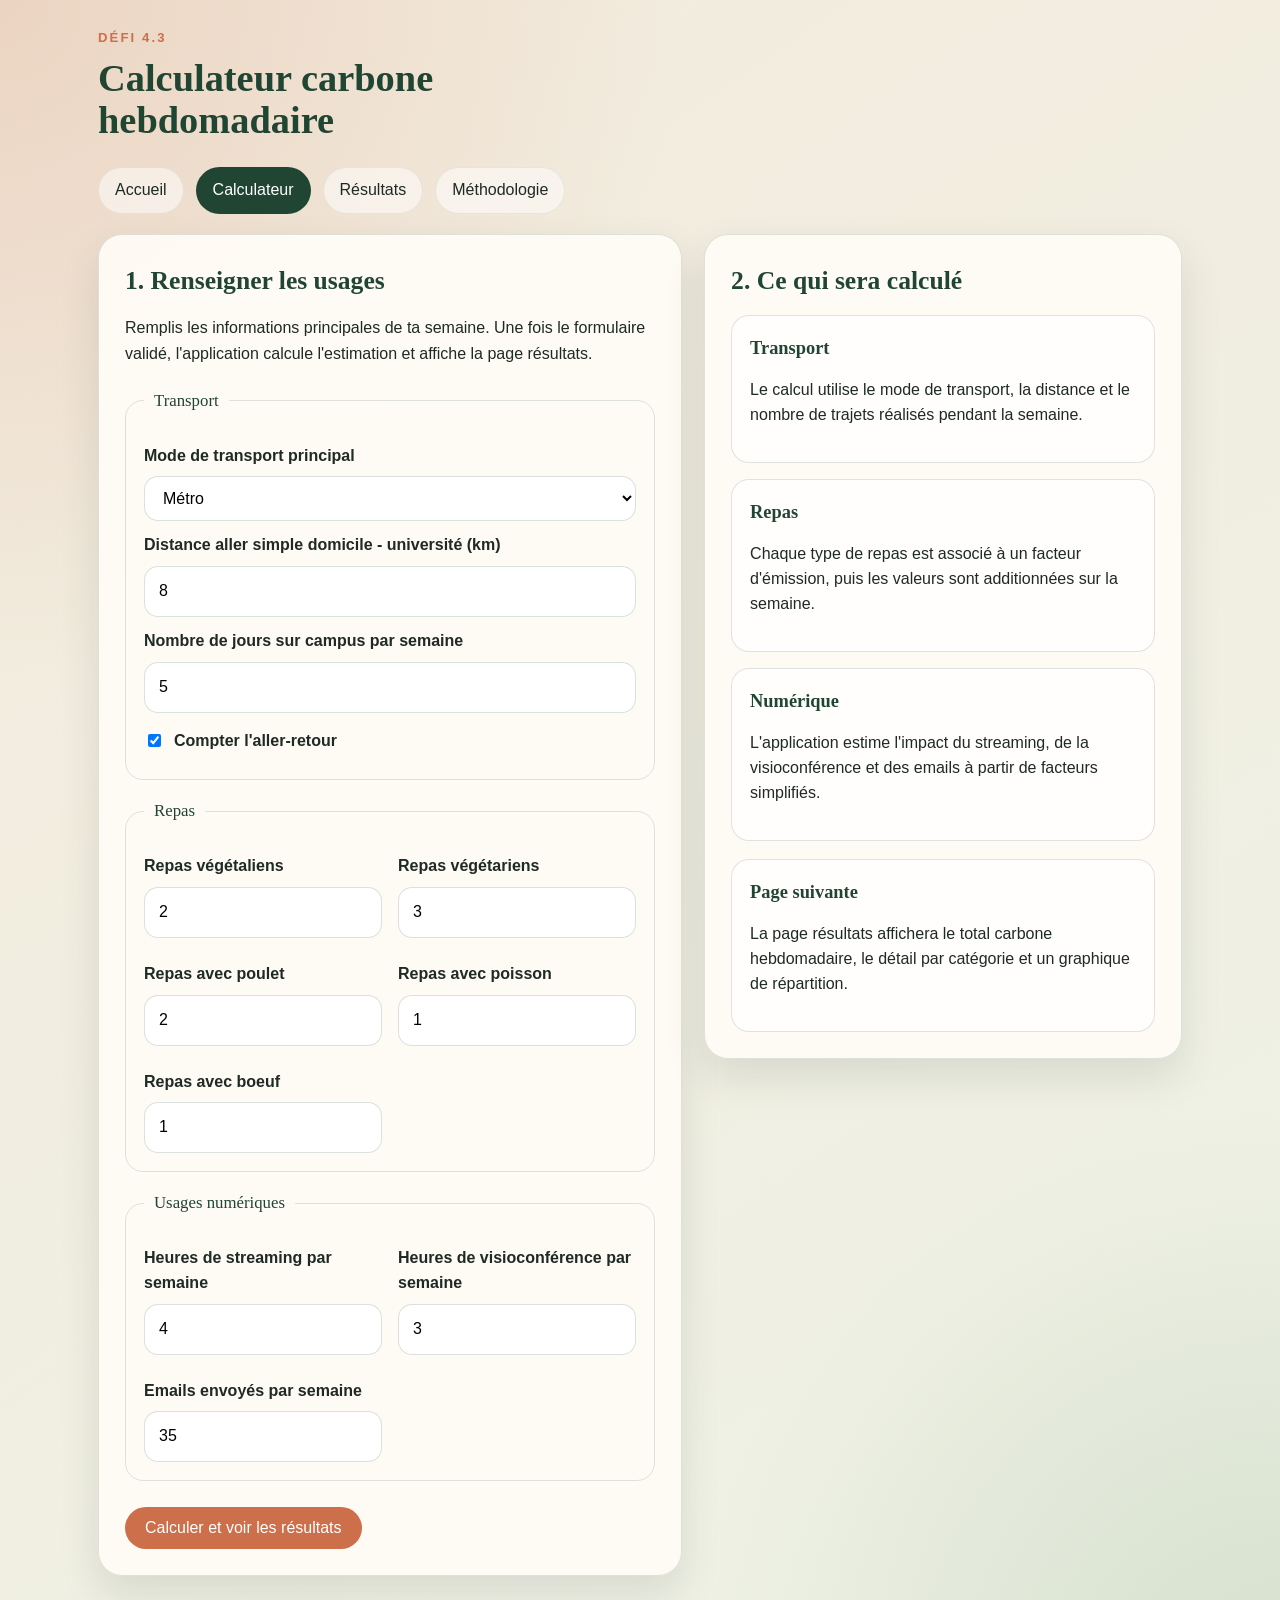
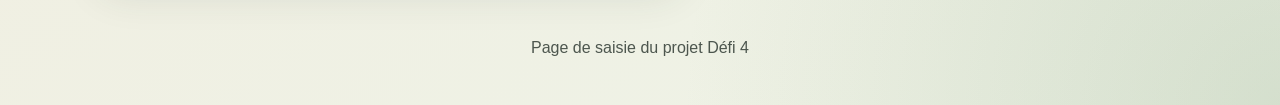
==== pages/calculateur.html @ 48a8530b "Add project files" ====
<!DOCTYPE html>
<html lang="fr">
<head>
    <meta charset="UTF-8">
    <meta name="viewport" content="width=device-width, initial-scale=1.0">
    <title>Calculateur carbone - Défi 4</title>
    <link rel="stylesheet" href="../styles/style.css">
    <script src="../js/script.js" defer></script>
</head>
<body>
    <header class="site-header site-header-compact">
        <div class="logo-block">
            <p class="eyebrow">Défi 4.3</p>
            <h1>Calculateur carbone hebdomadaire</h1>
        </div>
        <nav class="main-nav" aria-label="Navigation principale">
            <a class="nav-link" href="../index.html">Accueil</a>
            <a class="nav-link nav-link-active" href="calculateur.html">Calculateur</a>
            <a class="nav-link" href="resultats.html">Résultats</a>
            <a class="nav-link" href="methodologie.html">Méthodologie</a>
        </nav>
    </header>

    <main class="page-shell">
        <div class="calculator-grid">
            <section class="panel form-panel">
                <h2>1. Renseigner les usages</h2>
                <p class="section-lead">
                    Remplis les informations principales de ta semaine. Une fois le formulaire
                    validé, l'application calcule l'estimation et affiche la page résultats.
                </p>
                <form id="carbon-form">
                    <fieldset class="fieldset-block">
                        <legend>Transport</legend>
                        <label for="transport-mode">Mode de transport principal</label>
                        <select id="transport-mode" name="transport-mode">
                            <option value="walk">À pied</option>
                            <option value="bike">Vélo</option>
                            <option value="metro">Métro</option>
                            <option value="bus">Bus thermique</option>
                            <option value="tgv">TGV / train</option>
                            <option value="electric-car">Voiture électrique</option>
                            <option value="thermal-car">Voiture thermique</option>
                            <option value="carpool">Covoiturage</option>
                        </select>

                        <label for="distance-km">Distance aller simple domicile - université (km)</label>
                        <input id="distance-km" name="distance-km" type="number" min="0" step="0.1" value="8">

                        <label for="days-per-week">Nombre de jours sur campus par semaine</label>
                        <input id="days-per-week" name="days-per-week" type="number" min="0" max="7" step="1" value="5">

                        <label class="checkbox-row" for="round-trip">
                            <input id="round-trip" name="round-trip" type="checkbox" checked>
                            <span>Compter l'aller-retour</span>
                        </label>
                    </fieldset>

                    <fieldset class="fieldset-block">
                        <legend>Repas</legend>
                        <div class="field-grid">
                            <div>
                                <label for="meal-vegan">Repas végétaliens</label>
                                <input id="meal-vegan" type="number" min="0" step="1" value="2">
                            </div>
                            <div>
                                <label for="meal-vegetarian">Repas végétariens</label>
                                <input id="meal-vegetarian" type="number" min="0" step="1" value="3">
                            </div>
                            <div>
                                <label for="meal-chicken">Repas avec poulet</label>
                                <input id="meal-chicken" type="number" min="0" step="1" value="2">
                            </div>
                            <div>
                                <label for="meal-fish">Repas avec poisson</label>
                                <input id="meal-fish" type="number" min="0" step="1" value="1">
                            </div>
                            <div>
                                <label for="meal-beef">Repas avec boeuf</label>
                                <input id="meal-beef" type="number" min="0" step="1" value="1">
                            </div>
                        </div>
                    </fieldset>

                    <fieldset class="fieldset-block">
                        <legend>Usages numériques</legend>
                        <div class="field-grid">
                            <div>
                                <label for="streaming-hours">Heures de streaming par semaine</label>
                                <input id="streaming-hours" type="number" min="0" step="0.5" value="4">
                            </div>
                            <div>
                                <label for="visio-hours">Heures de visioconférence par semaine</label>
                                <input id="visio-hours" type="number" min="0" step="0.5" value="3">
                            </div>
                            <div>
                                <label for="emails-sent">Emails envoyés par semaine</label>
                                <input id="emails-sent" type="number" min="0" step="1" value="35">
                            </div>
                        </div>
                    </fieldset>

                    <div class="form-actions">
                        <button class="button button-primary" type="submit">Calculer et voir les résultats</button>
                    </div>
                </form>
            </section>

            <section class="panel prep-panel">
                <h2>2. Ce qui sera calculé</h2>
                <div class="prep-steps">
                    <article class="prep-card">
                        <h3>Transport</h3>
                        <p>
                            Le calcul utilise le mode de transport, la distance et le nombre de
                            trajets réalisés pendant la semaine.
                        </p>
                    </article>
                    <article class="prep-card">
                        <h3>Repas</h3>
                        <p>
                            Chaque type de repas est associé à un facteur d'émission, puis les valeurs
                            sont additionnées sur la semaine.
                        </p>
                    </article>
                    <article class="prep-card">
                        <h3>Numérique</h3>
                        <p>
                            L'application estime l'impact du streaming, de la visioconférence et des
                            emails à partir de facteurs simplifiés.
                        </p>
                    </article>
                </div>

                <div class="note-box">
                    <h3>Page suivante</h3>
                    <p>
                        La page résultats affichera le total carbone hebdomadaire, le détail par
                        catégorie et un graphique de répartition.
                    </p>
                </div>
            </section>
        </div>
    </main>

    <footer class="site-footer">
        <p>Page de saisie du projet Défi 4</p>
    </footer>
</body>
</html>
---- styles/style.css ----
:root {
    --cream: #f7f1e8;
    --sand: #e7dac5;
    --forest: #214533;
    --sage: #83a07b;
    --clay: #cc6f4a;
    --ink: #1f2a24;
    --card: rgba(255, 252, 247, 0.92);
    --line: rgba(33, 69, 51, 0.14);
    --shadow: 0 18px 40px rgba(42, 54, 46, 0.12);
}

* {
    box-sizing: border-box;
}

body {
    margin: 0;
    min-height: 100vh;
    color: var(--ink);
    background:
        radial-gradient(circle at top left, rgba(204, 111, 74, 0.18), transparent 32%),
        radial-gradient(circle at bottom right, rgba(131, 160, 123, 0.24), transparent 28%),
        linear-gradient(145deg, #f3eadc, #eef3e7);
    font-family: "Trebuchet MS", "Gill Sans", sans-serif;
    line-height: 1.55;
}

a {
    color: inherit;
}

.site-header {
    width: min(1180px, 100%);
    margin: 0 auto;
    padding: 28px clamp(20px, 4vw, 48px) 18px;
}

.site-header-compact {
    padding-bottom: 10px;
}

.logo-block {
    max-width: 760px;
}

.eyebrow {
    margin: 0 0 10px;
    letter-spacing: 0.16em;
    text-transform: uppercase;
    color: var(--clay);
    font-size: 0.82rem;
    font-weight: 700;
}

h1,
h2,
h3,
legend {
    margin: 0;
    font-family: Georgia, "Times New Roman", serif;
    color: var(--forest);
}

h1 {
    font-size: clamp(2rem, 3vw, 3.4rem);
    line-height: 1.08;
    max-width: 18ch;
}

h2 {
    font-size: clamp(1.5rem, 2vw, 2.1rem);
    margin-bottom: 14px;
}

h3 {
    font-size: 1.15rem;
    margin-bottom: 10px;
}

.lead {
    max-width: 60ch;
    font-size: 1.08rem;
    line-height: 1.65;
    margin: 16px 0 0;
}

.section-lead {
    margin: 0 0 20px;
    line-height: 1.65;
}

.main-nav {
    display: flex;
    flex-wrap: wrap;
    gap: 12px;
    margin-top: 26px;
}

.nav-link {
    text-decoration: none;
    padding: 10px 16px;
    border-radius: 999px;
    background: rgba(255, 255, 255, 0.5);
    border: 1px solid rgba(33, 69, 51, 0.08);
    transition: transform 160ms ease, background 160ms ease;
}

.nav-link-active {
    background: var(--forest);
    color: #fff;
}

.nav-link:hover {
    transform: translateY(-1px);
    background: rgba(255, 255, 255, 0.78);
}

.nav-link-active:hover {
    background: var(--forest);
}

.hero-actions,
.form-actions {
    display: flex;
    flex-wrap: wrap;
    gap: 14px;
    margin-top: 26px;
}

.button {
    display: inline-flex;
    align-items: center;
    justify-content: center;
    border-radius: 999px;
    padding: 12px 20px;
    text-decoration: none;
    border: 0;
    cursor: pointer;
    font-size: 1rem;
    transition: transform 160ms ease, box-shadow 160ms ease;
}

.button:hover {
    transform: translateY(-1px);
    box-shadow: 0 10px 22px rgba(42, 54, 46, 0.16);
}

.button-primary {
    background: var(--clay);
    color: #fff;
}

.button-secondary {
    background: rgba(255, 255, 255, 0.65);
    color: var(--forest);
    border: 1px solid rgba(33, 69, 51, 0.1);
}

.page-shell {
    width: min(1180px, 100%);
    margin: 0 auto;
    padding: 10px clamp(20px, 4vw, 48px) 44px;
}

.panel,
.info-card,
.feature-card,
.factor-card,
.member-card,
.callout-panel {
    background: var(--card);
    border: 1px solid var(--line);
    border-radius: 24px;
    box-shadow: var(--shadow);
}

.intro-grid,
.feature-grid,
.factor-grid,
.member-grid {
    display: grid;
    gap: 20px;
}

.intro-grid {
    grid-template-columns: repeat(auto-fit, minmax(240px, 1fr));
    margin-top: 8px;
}

.info-card,
.feature-card,
.factor-card,
.member-card {
    padding: 24px;
}

.topic-section {
    margin-top: 34px;
}

.topic-heading {
    margin-bottom: 18px;
}

.feature-grid,
.factor-grid,
.member-grid {
    grid-template-columns: repeat(auto-fit, minmax(220px, 1fr));
}

.callout-panel {
    display: grid;
    gap: 18px;
    grid-template-columns: 1.4fr 1fr;
    padding: 28px;
    margin-top: 34px;
}

.calculator-grid {
    display: grid;
    gap: 22px;
    grid-template-columns: minmax(320px, 1.1fr) minmax(280px, 0.9fr);
    align-items: start;
}

.results-layout {
    display: grid;
    gap: 22px;
    grid-template-columns: repeat(2, minmax(280px, 1fr));
}

.panel {
    padding: 26px;
    min-width: 0;
}

.fieldset-block {
    border: 1px solid var(--line);
    border-radius: 18px;
    padding: 18px;
    margin: 0 0 18px;
}

legend {
    padding: 0 10px;
    font-size: 1.05rem;
}

label {
    display: block;
    margin: 12px 0 8px;
    font-weight: 700;
}

input,
select {
    width: 100%;
    border-radius: 14px;
    border: 1px solid rgba(33, 69, 51, 0.16);
    padding: 12px 14px;
    font: inherit;
    background: rgba(255, 255, 255, 0.95);
}

.checkbox-row {
    display: flex;
    align-items: center;
    gap: 10px;
    margin-top: 16px;
}

.checkbox-row input {
    width: auto;
}

.field-grid {
    display: grid;
    gap: 12px 16px;
    grid-template-columns: repeat(auto-fit, minmax(180px, 1fr));
}

.prep-steps,
.recap-grid {
    display: grid;
    gap: 16px;
}

.prep-steps {
    grid-template-columns: 1fr;
}

.prep-card,
.recap-card {
    background: rgba(255, 255, 255, 0.72);
    border-radius: 18px;
    padding: 18px;
    border: 1px solid var(--line);
}

.result-highlight {
    border-radius: 20px;
    background: linear-gradient(135deg, rgba(33, 69, 51, 0.95), rgba(52, 108, 81, 0.88));
    color: #fff;
    padding: 22px;
}

.result-highlight p {
    margin: 0 0 8px;
    opacity: 0.88;
}

.result-highlight strong {
    font-family: Georgia, "Times New Roman", serif;
    font-size: clamp(1.8rem, 3vw, 2.8rem);
}

.result-cards {
    display: grid;
    gap: 14px;
    grid-template-columns: repeat(auto-fit, minmax(150px, 1fr));
    margin-top: 18px;
}

.mini-result {
    background: rgba(255, 255, 255, 0.72);
    border-radius: 18px;
    padding: 16px;
    border: 1px solid var(--line);
}

.mini-result p {
    margin: 0;
    font-weight: 700;
    color: var(--clay);
}

.chart-wrap {
    margin-top: 20px;
    background: rgba(255, 255, 255, 0.72);
    border-radius: 18px;
    padding: 16px;
    border: 1px solid var(--line);
    min-height: 260px;
}

.chart-wrap-large {
    min-height: 320px;
}

.bar-chart {
    display: grid;
    gap: 18px;
    height: 100%;
}

.bar-row {
    display: grid;
    grid-template-columns: 100px minmax(120px, 1fr) 110px;
    gap: 14px;
    align-items: center;
}

.bar-label,
.bar-value {
    font-weight: 700;
}

.bar-value {
    color: var(--clay);
    text-align: right;
}

.bar-track {
    overflow: hidden;
    height: 18px;
    border-radius: 999px;
    background: rgba(33, 69, 51, 0.1);
}

.bar-fill {
    height: 100%;
    min-width: 0;
    border-radius: 999px;
}

.bar-transport {
    background: var(--forest);
}

.bar-meals {
    background: var(--clay);
}

.bar-digital {
    background: var(--sage);
}

.advice-box,
.note-box,
.mockup-block {
    margin-top: 18px;
    border-radius: 18px;
    padding: 18px;
    background: rgba(255, 255, 255, 0.72);
    border: 1px solid var(--line);
}

.content-panel + .content-panel {
    margin-top: 22px;
}

.table-wrap {
    overflow-x: auto;
}

table {
    width: 100%;
    border-collapse: collapse;
}

th,
td {
    padding: 12px 14px;
    text-align: left;
    border-bottom: 1px solid var(--line);
}

th {
    color: var(--forest);
}

.plain-list,
.link-list {
    margin: 0;
    padding-left: 20px;
    line-height: 1.7;
}

.muted-note {
    margin-top: 14px;
    opacity: 0.82;
}

.hidden-state {
    display: none;
}

.empty-state {
    text-align: center;
}

.site-footer {
    padding: 0 24px 28px;
    text-align: center;
    color: rgba(31, 42, 36, 0.78);
}

@media (max-width: 980px) {
    .calculator-grid,
    .callout-panel,
    .results-layout {
        grid-template-columns: 1fr;
    }
}

@media (max-width: 720px) {
    .main-nav {
        display: grid;
        grid-template-columns: repeat(2, minmax(0, 1fr));
        gap: 10px;
    }

    .nav-link {
        text-align: center;
        padding: 11px 10px;
    }

    .page-shell,
    .site-header {
        padding-left: 16px;
        padding-right: 16px;
    }

    .hero-actions,
    .form-actions {
        width: 100%;
    }

    .button {
        width: 100%;
    }

    .chart-wrap,
    .chart-wrap-large {
        min-height: 280px;
    }

    .panel,
    .info-card,
    .feature-card,
    .factor-card,
    .member-card,
    .callout-panel {
        border-radius: 20px;
    }
}

@media (max-width: 620px) {
    .bar-row {
        grid-template-columns: 1fr;
        gap: 8px;
    }

    .bar-value {
        text-align: left;
    }
}

@media (max-width: 480px) {
    .main-nav {
        grid-template-columns: 1fr;
    }

    h1 {
        font-size: 2rem;
    }

    .panel,
    .info-card,
    .feature-card,
    .factor-card,
    .member-card,
    .callout-panel {
        padding: 20px;
    }

    .fieldset-block {
        padding: 14px;
    }

    th,
    td {
        padding: 10px;
    }
}
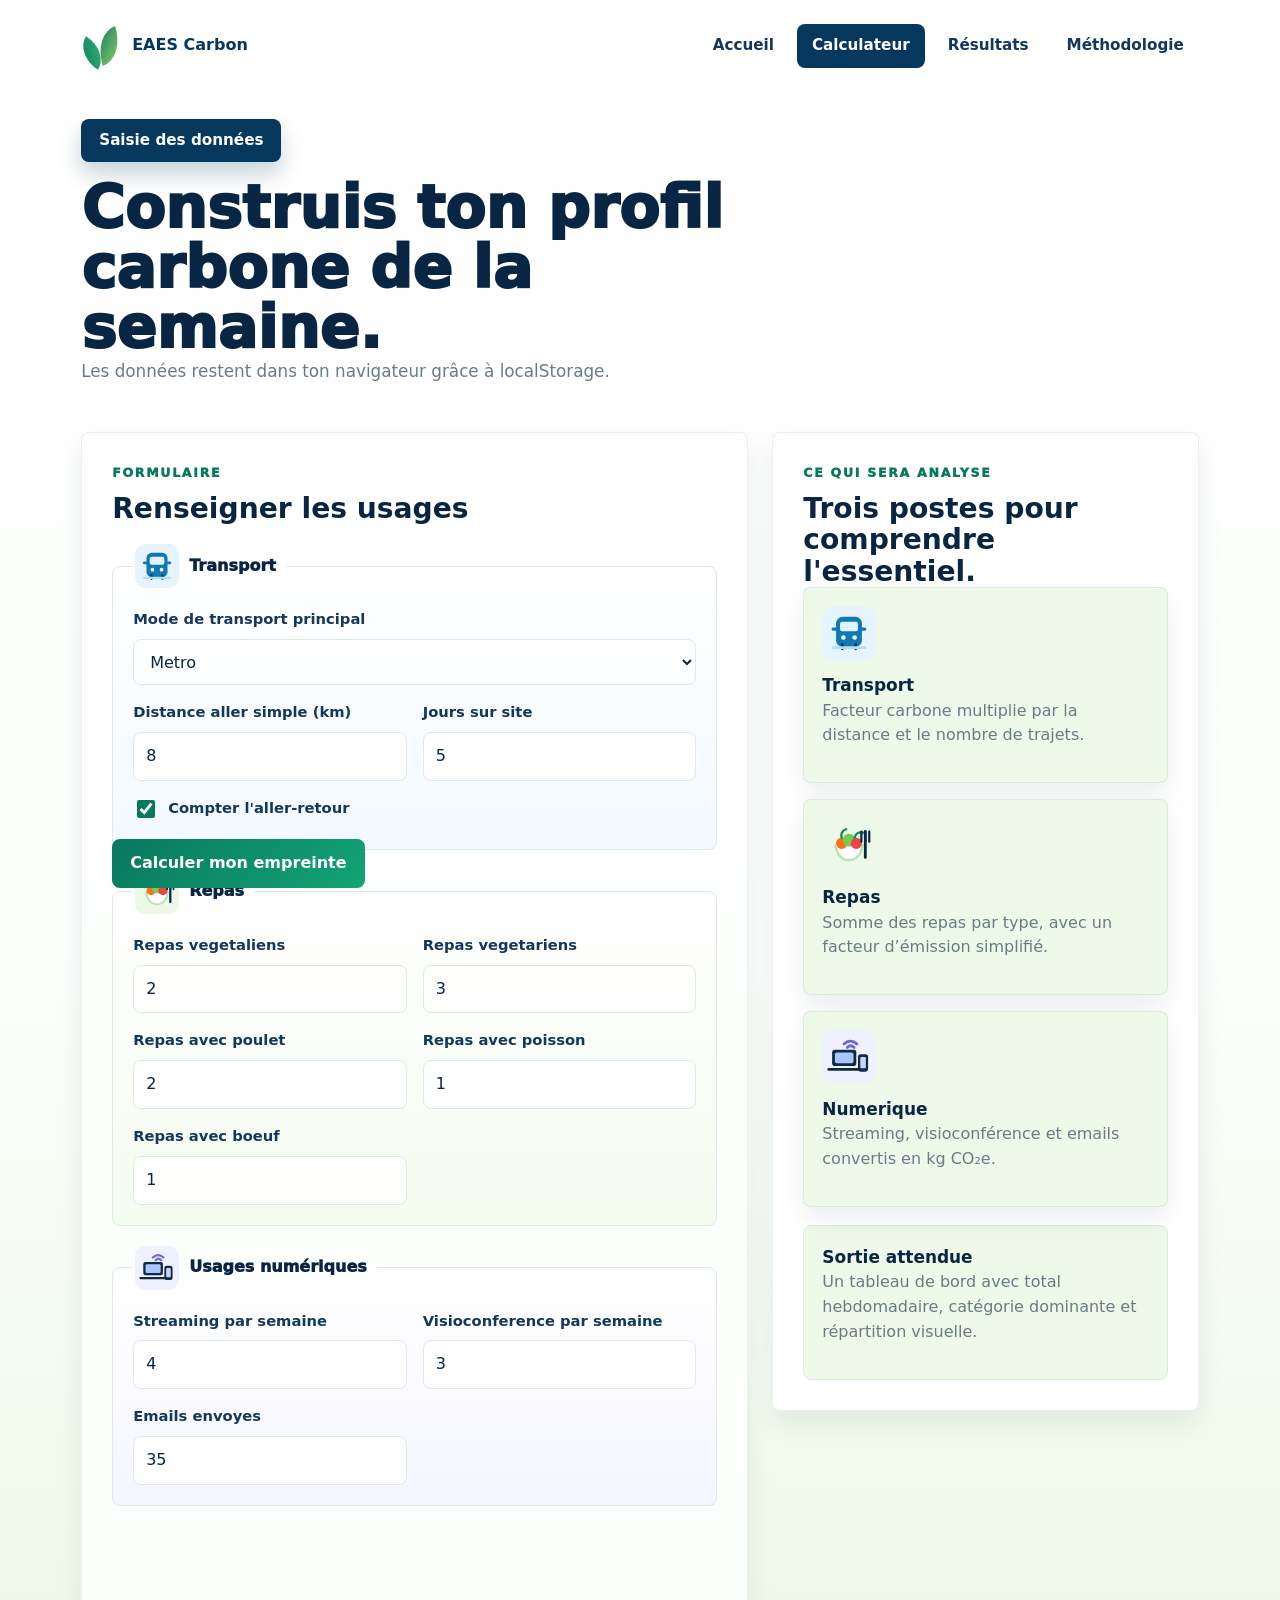
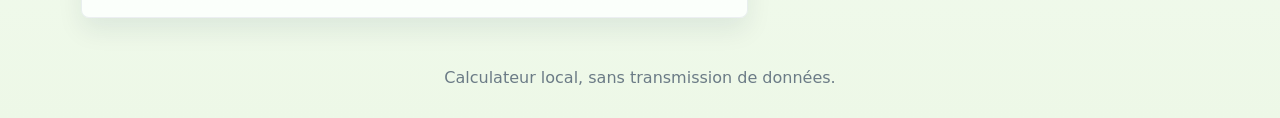
==== commit 05bc8493: "Improve eco dashboard design and dynamic summary" ====
--- a/pages/calculateur.html
+++ b/pages/calculateur.html
@@ -3,52 +3,67 @@
 <head>
     <meta charset="UTF-8">
     <meta name="viewport" content="width=device-width, initial-scale=1.0">
-    <title>Calculateur carbone - Défi 4</title>
+    <title>Calculateur carbone hebdomadaire</title>
     <link rel="stylesheet" href="../styles/style.css">
     <script src="../js/script.js" defer></script>
 </head>
 <body>
     <header class="site-header site-header-compact">
-        <div class="logo-block">
-            <p class="eyebrow">Défi 4.3</p>
-            <h1>Calculateur carbone hebdomadaire</h1>
+        <nav class="top-nav" aria-label="Navigation principale">
+            <a class="brand" href="../index.html" aria-label="Accueil">
+                <span class="brand-leaf" aria-hidden="true"></span>
+                <span>EAES Carbon</span>
+            </a>
+            <div class="main-nav">
+                <a class="nav-link" href="../index.html">Accueil</a>
+                <a class="nav-link nav-link-active" href="calculateur.html">Calculateur</a>
+                <a class="nav-link" href="resultats.html">Résultats</a>
+                <a class="nav-link" href="methodologie.html">Méthodologie</a>
+            </div>
+        </nav>
+        <div class="page-title">
+            <p class="project-badge small-badge">Saisie des données</p>
+            <h1>Construis ton profil carbone de la semaine.</h1>
+            <p class="lead">Les données restent dans ton navigateur grâce à localStorage.</p>
         </div>
-        <nav class="main-nav" aria-label="Navigation principale">
-            <a class="nav-link" href="../index.html">Accueil</a>
-            <a class="nav-link nav-link-active" href="calculateur.html">Calculateur</a>
-            <a class="nav-link" href="resultats.html">Résultats</a>
-            <a class="nav-link" href="methodologie.html">Méthodologie</a>
-        </nav>
     </header>
 
     <main class="page-shell">
         <div class="calculator-grid">
             <section class="panel form-panel">
-                <h2>1. Renseigner les usages</h2>
-                <p class="section-lead">
-                    Remplis les informations principales de ta semaine. Une fois le formulaire
-                    validé, l'application calcule l'estimation et affiche la page résultats.
-                </p>
+                <div class="section-heading compact-heading">
+                    <p class="eyebrow">Formulaire</p>
+                    <h2>Renseigner les usages</h2>
+                </div>
+
                 <form id="carbon-form">
-                    <fieldset class="fieldset-block">
-                        <legend>Transport</legend>
-                        <label for="transport-mode">Mode de transport principal</label>
-                        <select id="transport-mode" name="transport-mode">
-                            <option value="walk">À pied</option>
-                            <option value="bike">Vélo</option>
-                            <option value="metro">Métro</option>
-                            <option value="bus">Bus thermique</option>
-                            <option value="tgv">TGV / train</option>
-                            <option value="electric-car">Voiture électrique</option>
-                            <option value="thermal-car">Voiture thermique</option>
-                            <option value="carpool">Covoiturage</option>
-                        </select>
+                    <fieldset class="fieldset-block category-transport">
+                        <legend><img class="legend-img" src="../assets/icon-transport.svg" alt="" aria-hidden="true">Transport</legend>
+                        <div class="field-grid">
+                            <div class="field-control field-control-wide">
+                                <label for="transport-mode">Mode de transport principal</label>
+                                <select id="transport-mode" name="transport-mode">
+                                    <option value="walk">A pied</option>
+                                    <option value="bike">Velo</option>
+                                    <option value="metro">Metro</option>
+                                    <option value="bus">Bus thermique</option>
+                                    <option value="tgv">TGV / train</option>
+                                    <option value="electric-car">Voiture electrique</option>
+                                    <option value="thermal-car">Voiture thermique</option>
+                                    <option value="carpool">Covoiturage</option>
+                                </select>
+                            </div>
 
-                        <label for="distance-km">Distance aller simple domicile - université (km)</label>
-                        <input id="distance-km" name="distance-km" type="number" min="0" step="0.1" value="8">
+                            <div class="field-control">
+                                <label for="distance-km">Distance aller simple (km)</label>
+                                <input id="distance-km" name="distance-km" type="number" min="0" step="0.1" value="8">
+                            </div>
 
-                        <label for="days-per-week">Nombre de jours sur campus par semaine</label>
-                        <input id="days-per-week" name="days-per-week" type="number" min="0" max="7" step="1" value="5">
+                            <div class="field-control">
+                                <label for="days-per-week">Jours sur site</label>
+                                <input id="days-per-week" name="days-per-week" type="number" min="0" max="7" step="1" value="5">
+                            </div>
+                        </div>
 
                         <label class="checkbox-row" for="round-trip">
                             <input id="round-trip" name="round-trip" type="checkbox" checked>
@@ -56,95 +71,86 @@
                         </label>
                     </fieldset>
 
-                    <fieldset class="fieldset-block">
-                        <legend>Repas</legend>
+                    <fieldset class="fieldset-block category-meals">
+                        <legend><img class="legend-img" src="../assets/icon-meal.svg" alt="" aria-hidden="true">Repas</legend>
                         <div class="field-grid">
-                            <div>
-                                <label for="meal-vegan">Repas végétaliens</label>
+                            <div class="field-control">
+                                <label for="meal-vegan">Repas vegetaliens</label>
                                 <input id="meal-vegan" type="number" min="0" step="1" value="2">
                             </div>
-                            <div>
-                                <label for="meal-vegetarian">Repas végétariens</label>
+                            <div class="field-control">
+                                <label for="meal-vegetarian">Repas vegetariens</label>
                                 <input id="meal-vegetarian" type="number" min="0" step="1" value="3">
                             </div>
-                            <div>
+                            <div class="field-control">
                                 <label for="meal-chicken">Repas avec poulet</label>
                                 <input id="meal-chicken" type="number" min="0" step="1" value="2">
                             </div>
-                            <div>
+                            <div class="field-control">
                                 <label for="meal-fish">Repas avec poisson</label>
                                 <input id="meal-fish" type="number" min="0" step="1" value="1">
                             </div>
-                            <div>
+                            <div class="field-control">
                                 <label for="meal-beef">Repas avec boeuf</label>
                                 <input id="meal-beef" type="number" min="0" step="1" value="1">
                             </div>
                         </div>
                     </fieldset>
 
-                    <fieldset class="fieldset-block">
-                        <legend>Usages numériques</legend>
+                    <fieldset class="fieldset-block category-digital">
+                        <legend><img class="legend-img" src="../assets/icon-digital.svg" alt="" aria-hidden="true">Usages numériques</legend>
                         <div class="field-grid">
-                            <div>
-                                <label for="streaming-hours">Heures de streaming par semaine</label>
+                            <div class="field-control">
+                                <label for="streaming-hours">Streaming par semaine</label>
                                 <input id="streaming-hours" type="number" min="0" step="0.5" value="4">
                             </div>
-                            <div>
-                                <label for="visio-hours">Heures de visioconférence par semaine</label>
+                            <div class="field-control">
+                                <label for="visio-hours">Visioconference par semaine</label>
                                 <input id="visio-hours" type="number" min="0" step="0.5" value="3">
                             </div>
-                            <div>
-                                <label for="emails-sent">Emails envoyés par semaine</label>
+                            <div class="field-control">
+                                <label for="emails-sent">Emails envoyes</label>
                                 <input id="emails-sent" type="number" min="0" step="1" value="35">
                             </div>
                         </div>
                     </fieldset>
 
-                    <div class="form-actions">
-                        <button class="button button-primary" type="submit">Calculer et voir les résultats</button>
+                    <div class="form-actions sticky-actions">
+                        <button class="button button-primary" type="submit">Calculer mon empreinte</button>
                     </div>
                 </form>
             </section>
 
-            <section class="panel prep-panel">
-                <h2>2. Ce qui sera calculé</h2>
+            <aside class="panel prep-panel" aria-label="Resume du calcul">
+                <p class="eyebrow">Ce qui sera analyse</p>
+                <h2>Trois postes pour comprendre l'essentiel.</h2>
                 <div class="prep-steps">
                     <article class="prep-card">
+                        <img class="card-img" src="../assets/icon-transport.svg" alt="" aria-hidden="true">
                         <h3>Transport</h3>
-                        <p>
-                            Le calcul utilise le mode de transport, la distance et le nombre de
-                            trajets réalisés pendant la semaine.
-                        </p>
+                        <p>Facteur carbone multiplie par la distance et le nombre de trajets.</p>
                     </article>
                     <article class="prep-card">
+                        <img class="card-img" src="../assets/icon-meal.svg" alt="" aria-hidden="true">
                         <h3>Repas</h3>
-                        <p>
-                            Chaque type de repas est associé à un facteur d'émission, puis les valeurs
-                            sont additionnées sur la semaine.
-                        </p>
+                        <p>Somme des repas par type, avec un facteur d’émission simplifié.</p>
                     </article>
                     <article class="prep-card">
-                        <h3>Numérique</h3>
-                        <p>
-                            L'application estime l'impact du streaming, de la visioconférence et des
-                            emails à partir de facteurs simplifiés.
-                        </p>
+                        <img class="card-img" src="../assets/icon-digital.svg" alt="" aria-hidden="true">
+                        <h3>Numerique</h3>
+                        <p>Streaming, visioconférence et emails convertis en kg CO₂e.</p>
                     </article>
                 </div>
-
                 <div class="note-box">
-                    <h3>Page suivante</h3>
-                    <p>
-                        La page résultats affichera le total carbone hebdomadaire, le détail par
-                        catégorie et un graphique de répartition.
-                    </p>
+                    <h3>Sortie attendue</h3>
+                    <p>Un tableau de bord avec total hebdomadaire, catégorie dominante et répartition visuelle.</p>
                 </div>
-            </section>
+            </aside>
         </div>
     </main>
 
     <footer class="site-footer">
-        <p>Page de saisie du projet Défi 4</p>
+        <p>Calculateur local, sans transmission de données.</p>
     </footer>
 </body>
 </html>
--- a/styles/style.css
+++ b/styles/style.css
@@ -1,28 +1,41 @@
 :root {
-    --cream: #f7f1e8;
-    --sand: #e7dac5;
-    --forest: #214533;
-    --sage: #83a07b;
-    --clay: #cc6f4a;
-    --ink: #1f2a24;
-    --card: rgba(255, 252, 247, 0.92);
-    --line: rgba(33, 69, 51, 0.14);
-    --shadow: 0 18px 40px rgba(42, 54, 46, 0.12);
+    --page: #fbfefb;
+    --page-green: #edf8e7;
+    --surface: #ffffff;
+    --surface-blue: #eef7ff;
+    --surface-green: #eef9ea;
+    --surface-violet: #f2f2ff;
+    --ink: #082544;
+    --ink-soft: #12385d;
+    --muted: #6b7b86;
+    --green-dark: #08785f;
+    --green: #13a474;
+    --green-light: #9bd36a;
+    --blue: #1488b9;
+    --blue-dark: #06375d;
+    --amber: #f0a43a;
+    --line: #dcebe8;
+    --shadow: 0 22px 46px rgba(8, 60, 55, 0.13);
+    --shadow-soft: 0 12px 26px rgba(8, 37, 68, 0.08);
+    --radius: 8px;
+    --radius-soft: 8px;
+    --max-width: 1220px;
 }
 
 * {
     box-sizing: border-box;
+}
+
+html {
+    scroll-behavior: smooth;
 }
 
 body {
     margin: 0;
     min-height: 100vh;
     color: var(--ink);
-    background:
-        radial-gradient(circle at top left, rgba(204, 111, 74, 0.18), transparent 32%),
-        radial-gradient(circle at bottom right, rgba(131, 160, 123, 0.24), transparent 28%),
-        linear-gradient(145deg, #f3eadc, #eef3e7);
-    font-family: "Trebuchet MS", "Gill Sans", sans-serif;
+    background: linear-gradient(180deg, #ffffff 0%, #fbfefb 56%, var(--page-green) 100%);
+    font-family: Inter, ui-sans-serif, system-ui, -apple-system, BlinkMacSystemFont, "Segoe UI", Arial, sans-serif;
     line-height: 1.55;
 }
 
@@ -30,27 +43,160 @@
     color: inherit;
 }
 
+img {
+    display: block;
+    max-width: 100%;
+}
+
+p {
+    margin-top: 0;
+}
+
+.site-header,
+.page-shell {
+    width: min(var(--max-width), 100%);
+    margin: 0 auto;
+    padding-inline: clamp(16px, 4vw, 52px);
+}
+
 .site-header {
-    width: min(1180px, 100%);
-    margin: 0 auto;
-    padding: 28px clamp(20px, 4vw, 48px) 18px;
+    padding-top: 24px;
+    padding-bottom: 18px;
 }
 
 .site-header-compact {
     padding-bottom: 10px;
 }
 
-.logo-block {
-    max-width: 760px;
-}
-
-.eyebrow {
-    margin: 0 0 10px;
-    letter-spacing: 0.16em;
-    text-transform: uppercase;
-    color: var(--clay);
-    font-size: 0.82rem;
-    font-weight: 700;
+.landing-header {
+    min-height: min(860px, 100vh);
+}
+
+.top-nav {
+    display: flex;
+    align-items: center;
+    justify-content: space-between;
+    gap: 22px;
+    margin-bottom: clamp(24px, 4vw, 52px);
+}
+
+.brand {
+    display: inline-flex;
+    align-items: center;
+    gap: 11px;
+    color: var(--blue-dark);
+    font-weight: 900;
+    text-decoration: none;
+    white-space: nowrap;
+}
+
+.brand-leaf,
+.leaf-mark,
+.tagline-leaf {
+    position: relative;
+    display: inline-block;
+    flex: 0 0 auto;
+}
+
+.brand-leaf {
+    width: 40px;
+    height: 34px;
+}
+
+.brand-leaf::before,
+.brand-leaf::after,
+.leaf-mark::before,
+.leaf-mark::after,
+.tagline-leaf::before {
+    content: "";
+    position: absolute;
+    border-radius: 100% 0 100% 0;
+    background: linear-gradient(135deg, var(--green-dark), var(--green-light));
+    transform: rotate(-18deg);
+}
+
+.brand-leaf::before {
+    width: 24px;
+    height: 34px;
+    left: 16px;
+    top: 0;
+}
+
+.brand-leaf::after {
+    width: 22px;
+    height: 28px;
+    left: 0;
+    top: 10px;
+    background: linear-gradient(135deg, #007965, #44b971);
+    transform: rotate(-58deg);
+}
+
+.main-nav {
+    display: flex;
+    flex-wrap: wrap;
+    justify-content: flex-end;
+    gap: 8px;
+}
+
+.nav-link {
+    min-height: 40px;
+    display: inline-flex;
+    align-items: center;
+    justify-content: center;
+    padding: 9px 14px;
+    border: 1px solid transparent;
+    border-radius: 8px;
+    color: var(--ink-soft);
+    text-decoration: none;
+    font-size: 0.95rem;
+    font-weight: 800;
+    transition: background 160ms ease, color 160ms ease, transform 160ms ease;
+}
+
+.nav-link:hover {
+    transform: translateY(-1px);
+    background: var(--surface-green);
+}
+
+.nav-link-active {
+    color: #ffffff;
+    background: var(--blue-dark);
+}
+
+.landing-hero {
+    display: grid;
+    grid-template-columns: minmax(0, 0.94fr) minmax(390px, 1.06fr);
+    align-items: center;
+    gap: clamp(24px, 5vw, 64px);
+}
+
+.hero-content {
+    min-width: 0;
+}
+
+.leaf-mark {
+    width: 100px;
+    height: 70px;
+    margin-bottom: 12px;
+}
+
+.leaf-mark::before {
+    width: 58px;
+    height: 76px;
+    left: 38px;
+    top: -2px;
+}
+
+.leaf-mark::after {
+    width: 46px;
+    height: 56px;
+    left: 0;
+    top: 24px;
+    transform: rotate(-62deg);
+}
+
+.leaf-mark {
+    border-bottom: 4px solid #e6f4e2;
 }
 
 h1,
@@ -58,388 +204,726 @@
 h3,
 legend {
     margin: 0;
-    font-family: Georgia, "Times New Roman", serif;
-    color: var(--forest);
-}
-
-h1 {
-    font-size: clamp(2rem, 3vw, 3.4rem);
-    line-height: 1.08;
+    color: var(--ink);
+    letter-spacing: 0;
+}
+
+.landing-hero h1 {
+    max-width: 13ch;
+    font-size: clamp(3rem, 6.3vw, 6.4rem);
+    line-height: 0.98;
+    font-weight: 950;
+}
+
+.page-title h1 {
     max-width: 18ch;
+    font-size: clamp(2.15rem, 4.6vw, 4.2rem);
+    line-height: 1.02;
+    font-weight: 950;
 }
 
 h2 {
-    font-size: clamp(1.5rem, 2vw, 2.1rem);
-    margin-bottom: 14px;
+    font-size: clamp(1.35rem, 2.2vw, 2.1rem);
+    line-height: 1.12;
 }
 
 h3 {
-    font-size: 1.15rem;
-    margin-bottom: 10px;
-}
-
+    font-size: 1.06rem;
+}
+
+.project-badge {
+    display: inline-flex;
+    align-items: center;
+    justify-content: center;
+    margin: 22px 0 18px;
+    padding: 10px 18px;
+    border-radius: 8px;
+    color: #ffffff;
+    background: var(--blue-dark);
+    box-shadow: 0 12px 22px rgba(6, 55, 93, 0.22);
+    font-size: clamp(1.05rem, 2vw, 1.45rem);
+    font-weight: 900;
+}
+
+.small-badge {
+    margin: 0 0 16px;
+    font-size: 0.95rem;
+}
+
+.hero-text,
 .lead {
-    max-width: 60ch;
-    font-size: 1.08rem;
-    line-height: 1.65;
-    margin: 16px 0 0;
-}
-
-.section-lead {
-    margin: 0 0 20px;
-    line-height: 1.65;
-}
-
-.main-nav {
-    display: flex;
-    flex-wrap: wrap;
-    gap: 12px;
-    margin-top: 26px;
-}
-
-.nav-link {
-    text-decoration: none;
-    padding: 10px 16px;
-    border-radius: 999px;
-    background: rgba(255, 255, 255, 0.5);
-    border: 1px solid rgba(33, 69, 51, 0.08);
-    transition: transform 160ms ease, background 160ms ease;
-}
-
-.nav-link-active {
-    background: var(--forest);
-    color: #fff;
-}
-
-.nav-link:hover {
-    transform: translateY(-1px);
-    background: rgba(255, 255, 255, 0.78);
-}
-
-.nav-link-active:hover {
-    background: var(--forest);
+    max-width: 62ch;
+    color: var(--muted);
+    font-size: 1.05rem;
 }
 
 .hero-actions,
 .form-actions {
     display: flex;
     flex-wrap: wrap;
-    gap: 14px;
-    margin-top: 26px;
+    gap: 12px;
+    margin-top: 24px;
 }
 
 .button {
     display: inline-flex;
     align-items: center;
     justify-content: center;
-    border-radius: 999px;
-    padding: 12px 20px;
+    min-height: 48px;
+    padding: 12px 18px;
+    border: 0;
+    border-radius: 8px;
+    cursor: pointer;
+    font: inherit;
+    font-weight: 900;
     text-decoration: none;
-    border: 0;
-    cursor: pointer;
-    font-size: 1rem;
-    transition: transform 160ms ease, box-shadow 160ms ease;
+    transition: transform 160ms ease, box-shadow 160ms ease, background 160ms ease;
 }
 
 .button:hover {
-    transform: translateY(-1px);
-    box-shadow: 0 10px 22px rgba(42, 54, 46, 0.16);
+    transform: translateY(-2px);
+    box-shadow: var(--shadow-soft);
 }
 
 .button-primary {
-    background: var(--clay);
-    color: #fff;
+    color: #ffffff;
+    background: linear-gradient(135deg, var(--green-dark), var(--green));
 }
 
 .button-secondary {
-    background: rgba(255, 255, 255, 0.65);
-    color: var(--forest);
-    border: 1px solid rgba(33, 69, 51, 0.1);
-}
-
-.page-shell {
-    width: min(1180px, 100%);
-    margin: 0 auto;
-    padding: 10px clamp(20px, 4vw, 48px) 44px;
-}
-
+    color: var(--blue-dark);
+    background: #ffffff;
+    border: 1px solid var(--line);
+}
+
+.category-preview {
+    display: grid;
+    grid-template-columns: repeat(3, minmax(0, 1fr));
+    gap: 20px;
+    margin-top: 38px;
+}
+
+.category-card,
 .panel,
 .info-card,
 .feature-card,
 .factor-card,
-.member-card,
-.callout-panel {
-    background: var(--card);
+.step-card,
+.prep-card,
+.recap-card,
+.mini-result,
+.hero-result-card {
+    border: 1px solid rgba(18, 56, 93, 0.08);
+    border-radius: var(--radius);
+    background: rgba(255, 255, 255, 0.94);
+    box-shadow: var(--shadow-soft);
+}
+
+.category-card {
+    min-height: 210px;
+    display: grid;
+    align-content: center;
+    justify-items: center;
+    gap: 14px;
+    padding: 20px;
+    text-align: center;
+}
+
+.category-card:nth-child(1) {
+    background: linear-gradient(180deg, #edf8ff, #e5f3fb);
+}
+
+.category-card:nth-child(2) {
+    background: linear-gradient(180deg, #f3faed, #e9f6e1);
+}
+
+.category-card:nth-child(3) {
+    background: linear-gradient(180deg, #f4f4ff, #eceeff);
+}
+
+.category-card img {
+    width: min(120px, 80%);
+}
+
+.category-card h2 {
+    color: var(--ink);
+    font-size: 1.32rem;
+}
+
+.category-value {
+    margin: -4px 0 0;
+    padding: 7px 10px;
+    border: 1px solid rgba(8, 120, 95, 0.12);
+    border-radius: 8px;
+    color: var(--green-dark);
+    background: rgba(255, 255, 255, 0.72);
+    font-size: 0.96rem;
+    font-weight: 950;
+    line-height: 1.15;
+}
+
+.hero-planet-stage {
+    position: relative;
+    min-height: 570px;
+    display: grid;
+    align-items: center;
+}
+
+.planet-illustration {
+    width: min(700px, 100%);
+    margin-left: auto;
+    filter: drop-shadow(0 28px 36px rgba(8, 60, 55, 0.12));
+}
+
+.hero-result-card {
+    position: absolute;
+    right: 0;
+    bottom: 44px;
+    width: min(480px, 84%);
+    display: grid;
+    grid-template-columns: 1fr 150px;
+    gap: 24px;
+    align-items: center;
+    padding: 26px;
+    box-shadow: var(--shadow);
+}
+
+.hero-result-card p {
+    margin: 0 0 20px;
+    color: var(--ink);
+    font-size: clamp(1.2rem, 2vw, 1.7rem);
+    font-weight: 950;
+    line-height: 1.15;
+}
+
+.hero-result-card strong {
+    display: block;
+    color: var(--green-dark);
+    font-size: clamp(3rem, 5vw, 4.8rem);
+    line-height: 0.95;
+}
+
+.hero-result-card strong span {
+    font-size: 1.35rem;
+}
+
+.hero-result-card small {
+    color: var(--muted);
+    font-size: 1rem;
+}
+
+.preview-donut {
+    --transport: 178deg;
+    --meals: 270deg;
+    --digital: 360deg;
+    position: relative;
+    display: grid;
+    place-items: center;
+    width: 150px;
+    aspect-ratio: 1;
+    border-radius: 50%;
+    background: conic-gradient(
+        var(--green-dark) 0deg var(--transport),
+        var(--green-light) var(--transport) var(--meals),
+        var(--blue) var(--meals) var(--digital),
+        #e5eef0 var(--digital) 360deg
+    );
+}
+
+.preview-donut::after {
+    content: "";
+    position: absolute;
+    width: 62%;
+    aspect-ratio: 1;
+    border-radius: 50%;
+    background: #ffffff;
+}
+
+.preview-donut span {
+    position: relative;
+    z-index: 1;
+    color: var(--green-dark);
+    font-size: 1.25rem;
+    font-weight: 950;
+}
+
+.preview-donut-empty {
+    background: conic-gradient(#d8e8e3 0deg 360deg);
+}
+
+.preview-donut-empty span {
+    color: var(--muted);
+}
+
+.landing-main {
+    padding-top: 0;
+}
+
+.tagline-strip {
+    display: flex;
+    align-items: center;
+    gap: 16px;
+    padding: 18px 0 36px;
+}
+
+.tagline-leaf {
+    width: 38px;
+    height: 44px;
+}
+
+.tagline-leaf::before {
+    width: 34px;
+    height: 44px;
+}
+
+.tagline-strip p {
+    margin: 0;
+    color: var(--ink);
+    font-size: clamp(1.25rem, 2.4vw, 2rem);
+    font-weight: 800;
+}
+
+.tagline-strip strong {
+    color: var(--green-dark);
+}
+
+.page-title {
+    max-width: 780px;
+    margin-bottom: 26px;
+}
+
+.page-shell {
+    padding-top: 12px;
+    padding-bottom: 48px;
+}
+
+.panel {
+    padding: clamp(20px, 3vw, 30px);
+}
+
+.calculator-grid {
+    display: grid;
+    grid-template-columns: minmax(0, 1.22fr) minmax(300px, 0.78fr);
+    gap: 24px;
+    align-items: start;
+}
+
+.form-panel {
+    background: linear-gradient(180deg, #ffffff, #fbfffb);
+}
+
+.section-heading {
+    max-width: 620px;
+}
+
+.compact-heading {
+    margin-bottom: 20px;
+}
+
+.eyebrow {
+    margin: 0 0 10px;
+    color: var(--green-dark);
+    font-size: 0.78rem;
+    font-weight: 950;
+    letter-spacing: 0.14em;
+    text-transform: uppercase;
+}
+
+.fieldset-block {
+    margin: 0 0 20px;
+    padding: 20px;
     border: 1px solid var(--line);
-    border-radius: 24px;
-    box-shadow: var(--shadow);
-}
-
+    border-radius: var(--radius);
+    background: #ffffff;
+}
+
+.category-transport {
+    background: linear-gradient(180deg, #ffffff, #f2f9ff);
+}
+
+.category-meals {
+    background: linear-gradient(180deg, #ffffff, #f4fbef);
+}
+
+.category-digital {
+    background: linear-gradient(180deg, #ffffff, #f5f5ff);
+}
+
+legend {
+    display: inline-flex;
+    align-items: center;
+    gap: 10px;
+    padding-right: 10px;
+    color: var(--ink);
+    font-weight: 950;
+}
+
+.legend-img {
+    width: 44px;
+    height: 44px;
+}
+
+.field-grid {
+    display: grid;
+    grid-template-columns: repeat(2, minmax(0, 1fr));
+    gap: 16px;
+}
+
+.field-control-wide {
+    grid-column: 1 / -1;
+}
+
+label {
+    display: block;
+    margin: 0 0 8px;
+    color: var(--ink-soft);
+    font-size: 0.92rem;
+    font-weight: 850;
+}
+
+input,
+select {
+    width: 100%;
+    min-height: 46px;
+    padding: 11px 12px;
+    border: 1px solid var(--line);
+    border-radius: 8px;
+    color: var(--ink);
+    background: rgba(255, 255, 255, 0.88);
+    font: inherit;
+    outline: none;
+    transition: border-color 160ms ease, box-shadow 160ms ease, background 160ms ease;
+}
+
+input:focus,
+select:focus {
+    border-color: var(--green);
+    background: #ffffff;
+    box-shadow: 0 0 0 4px rgba(19, 164, 116, 0.13);
+}
+
+.checkbox-row {
+    display: flex;
+    align-items: center;
+    gap: 10px;
+    margin-top: 16px;
+}
+
+.checkbox-row input {
+    width: 18px;
+    min-height: 18px;
+    accent-color: var(--green-dark);
+}
+
+.sticky-actions {
+    position: sticky;
+    bottom: 12px;
+    padding-top: 8px;
+}
+
+.prep-panel {
+    position: sticky;
+    top: 16px;
+}
+
+.prep-steps,
+.recap-grid,
 .intro-grid,
 .feature-grid,
 .factor-grid,
-.member-grid {
-    display: grid;
-    gap: 20px;
-}
-
-.intro-grid {
-    grid-template-columns: repeat(auto-fit, minmax(240px, 1fr));
-    margin-top: 8px;
-}
-
-.info-card,
-.feature-card,
-.factor-card,
-.member-card {
-    padding: 24px;
-}
-
-.topic-section {
-    margin-top: 34px;
-}
-
-.topic-heading {
-    margin-bottom: 18px;
-}
-
-.feature-grid,
-.factor-grid,
-.member-grid {
-    grid-template-columns: repeat(auto-fit, minmax(220px, 1fr));
-}
-
-.callout-panel {
-    display: grid;
-    gap: 18px;
-    grid-template-columns: 1.4fr 1fr;
-    padding: 28px;
-    margin-top: 34px;
-}
-
-.calculator-grid {
-    display: grid;
-    gap: 22px;
-    grid-template-columns: minmax(320px, 1.1fr) minmax(280px, 0.9fr);
-    align-items: start;
-}
-
-.results-layout {
-    display: grid;
-    gap: 22px;
-    grid-template-columns: repeat(2, minmax(280px, 1fr));
-}
-
-.panel {
-    padding: 26px;
-    min-width: 0;
-}
-
-.fieldset-block {
-    border: 1px solid var(--line);
-    border-radius: 18px;
+.step-list {
+    display: grid;
+    gap: 16px;
+}
+
+.prep-card,
+.recap-card,
+.factor-card {
     padding: 18px;
-    margin: 0 0 18px;
-}
-
-legend {
-    padding: 0 10px;
-    font-size: 1.05rem;
-}
-
-label {
-    display: block;
-    margin: 12px 0 8px;
-    font-weight: 700;
-}
-
-input,
-select {
-    width: 100%;
-    border-radius: 14px;
-    border: 1px solid rgba(33, 69, 51, 0.16);
-    padding: 12px 14px;
-    font: inherit;
-    background: rgba(255, 255, 255, 0.95);
-}
-
-.checkbox-row {
-    display: flex;
-    align-items: center;
-    gap: 10px;
-    margin-top: 16px;
-}
-
-.checkbox-row input {
-    width: auto;
-}
-
-.field-grid {
-    display: grid;
-    gap: 12px 16px;
-    grid-template-columns: repeat(auto-fit, minmax(180px, 1fr));
-}
-
-.prep-steps,
-.recap-grid {
-    display: grid;
-    gap: 16px;
-}
-
-.prep-steps {
-    grid-template-columns: 1fr;
 }
 
 .prep-card,
 .recap-card {
-    background: rgba(255, 255, 255, 0.72);
-    border-radius: 18px;
+    background: var(--surface-green);
+}
+
+.card-img,
+.empty-img {
+    width: 54px;
+    height: 54px;
+    margin-bottom: 12px;
+}
+
+.note-box,
+.advice-box {
+    margin-top: 18px;
     padding: 18px;
     border: 1px solid var(--line);
+    border-radius: var(--radius);
+    background: var(--surface-green);
+}
+
+.results-layout {
+    display: grid;
+    grid-template-columns: minmax(0, 0.95fr) minmax(330px, 1.05fr);
+    gap: 24px;
+}
+
+.dashboard-card {
+    min-height: 100%;
 }
 
 .result-highlight {
-    border-radius: 20px;
-    background: linear-gradient(135deg, rgba(33, 69, 51, 0.95), rgba(52, 108, 81, 0.88));
-    color: #fff;
-    padding: 22px;
-}
-
-.result-highlight p {
-    margin: 0 0 8px;
-    opacity: 0.88;
+    padding: 26px;
+    border-radius: var(--radius);
+    color: #ffffff;
+    background: linear-gradient(135deg, var(--blue-dark), var(--green-dark));
+    box-shadow: 0 20px 32px rgba(6, 55, 93, 0.18);
+}
+
+.result-highlight p,
+.result-highlight span {
+    margin: 0;
+    color: rgba(255, 255, 255, 0.82);
+    font-weight: 750;
 }
 
 .result-highlight strong {
-    font-family: Georgia, "Times New Roman", serif;
-    font-size: clamp(1.8rem, 3vw, 2.8rem);
+    display: block;
+    margin: 10px 0 6px;
+    font-size: clamp(2.4rem, 4.8vw, 4.8rem);
+    line-height: 0.95;
 }
 
 .result-cards {
     display: grid;
+    grid-template-columns: repeat(3, minmax(0, 1fr));
     gap: 14px;
-    grid-template-columns: repeat(auto-fit, minmax(150px, 1fr));
     margin-top: 18px;
 }
 
 .mini-result {
-    background: rgba(255, 255, 255, 0.72);
-    border-radius: 18px;
     padding: 16px;
-    border: 1px solid var(--line);
 }
 
 .mini-result p {
-    margin: 0;
-    font-weight: 700;
-    color: var(--clay);
-}
-
-.chart-wrap {
-    margin-top: 20px;
-    background: rgba(255, 255, 255, 0.72);
-    border-radius: 18px;
-    padding: 16px;
-    border: 1px solid var(--line);
-    min-height: 260px;
+    margin: 8px 0 0;
+    color: var(--green-dark);
+    font-weight: 950;
+}
+
+.transport-result {
+    background: var(--surface-blue);
+}
+
+.meals-result {
+    background: var(--surface-green);
+}
+
+.digital-result {
+    background: var(--surface-violet);
 }
 
 .chart-wrap-large {
-    min-height: 320px;
+    min-height: 350px;
+}
+
+.chart-dashboard {
+    display: grid;
+    grid-template-columns: 210px minmax(0, 1fr);
+    gap: 24px;
+    align-items: center;
+}
+
+.donut-chart {
+    --transport: 0deg;
+    --meals: 0deg;
+    --digital: 0deg;
+    position: relative;
+    display: grid;
+    place-items: center;
+    width: min(210px, 100%);
+    aspect-ratio: 1;
+    border-radius: 50%;
+    background: conic-gradient(
+        var(--green-dark) 0deg var(--transport),
+        var(--green-light) var(--transport) var(--meals),
+        var(--blue) var(--meals) var(--digital),
+        #e5eef0 var(--digital) 360deg
+    );
+    box-shadow: var(--shadow-soft);
+}
+
+.donut-chart::after {
+    content: "";
+    position: absolute;
+    width: 62%;
+    aspect-ratio: 1;
+    border-radius: 50%;
+    background: #ffffff;
+}
+
+.donut-center {
+    position: relative;
+    z-index: 1;
+    text-align: center;
+}
+
+.donut-center strong {
+    display: block;
+    color: var(--green-dark);
+    font-size: 1.9rem;
+    line-height: 1;
+}
+
+.donut-center span {
+    color: var(--muted);
+    font-size: 0.85rem;
+    font-weight: 850;
 }
 
 .bar-chart {
     display: grid;
-    gap: 18px;
-    height: 100%;
+    gap: 16px;
 }
 
 .bar-row {
     display: grid;
-    grid-template-columns: 100px minmax(120px, 1fr) 110px;
-    gap: 14px;
+    grid-template-columns: 96px minmax(0, 1fr) 104px;
+    gap: 12px;
     align-items: center;
 }
 
 .bar-label,
 .bar-value {
-    font-weight: 700;
+    font-weight: 900;
 }
 
 .bar-value {
-    color: var(--clay);
+    color: var(--muted);
     text-align: right;
 }
 
 .bar-track {
     overflow: hidden;
-    height: 18px;
-    border-radius: 999px;
-    background: rgba(33, 69, 51, 0.1);
+    height: 12px;
+    border-radius: 8px;
+    background: #e8f1f2;
 }
 
 .bar-fill {
     height: 100%;
-    min-width: 0;
-    border-radius: 999px;
+    border-radius: inherit;
 }
 
 .bar-transport {
-    background: var(--forest);
+    background: var(--green-dark);
 }
 
 .bar-meals {
-    background: var(--clay);
+    background: var(--green-light);
 }
 
 .bar-digital {
-    background: var(--sage);
-}
-
-.advice-box,
-.note-box,
-.mockup-block {
-    margin-top: 18px;
-    border-radius: 18px;
-    padding: 18px;
-    background: rgba(255, 255, 255, 0.72);
-    border: 1px solid var(--line);
-}
-
+    background: var(--blue);
+}
+
+.recap-panel,
+.insight-panel {
+    grid-column: 1 / -1;
+}
+
+.methodology-layout > .content-panel + .content-panel,
 .content-panel + .content-panel {
     margin-top: 22px;
 }
 
+.factor-grid {
+    grid-template-columns: repeat(3, minmax(0, 1fr));
+}
+
+.factor-card:nth-child(1) {
+    background: var(--surface-blue);
+}
+
+.factor-card:nth-child(2) {
+    background: var(--surface-green);
+}
+
+.factor-card:nth-child(3) {
+    background: var(--surface-violet);
+}
+
+.two-column-section {
+    display: grid;
+    grid-template-columns: minmax(0, 1fr) minmax(0, 1fr);
+    gap: 22px;
+    margin-top: 22px;
+}
+
+.credits-panel {
+    display: grid;
+    grid-template-columns: 220px 1fr;
+    gap: 20px;
+    align-items: center;
+}
+
 .table-wrap {
     overflow-x: auto;
+    margin-top: 18px;
+    border: 1px solid var(--line);
+    border-radius: var(--radius);
 }
 
 table {
     width: 100%;
     border-collapse: collapse;
+    background: #ffffff;
 }
 
 th,
 td {
-    padding: 12px 14px;
+    padding: 13px 14px;
     text-align: left;
     border-bottom: 1px solid var(--line);
+    vertical-align: top;
 }
 
 th {
-    color: var(--forest);
+    color: var(--blue-dark);
+    background: var(--surface-green);
+    font-size: 0.9rem;
+}
+
+tr:last-child td {
+    border-bottom: 0;
 }
 
 .plain-list,
 .link-list {
     margin: 0;
     padding-left: 20px;
-    line-height: 1.7;
-}
-
-.muted-note {
-    margin-top: 14px;
-    opacity: 0.82;
+    color: var(--muted);
+}
+
+.plain-list li,
+.link-list li {
+    margin: 6px 0;
+}
+
+.link-list a {
+    color: var(--blue-dark);
+    font-weight: 850;
+    text-decoration-thickness: 2px;
+    text-underline-offset: 3px;
+}
+
+.muted-note,
+.content-panel p,
+.prep-card p,
+.advice-box p,
+.note-box p {
+    color: var(--muted);
 }
 
 .hidden-state {
@@ -447,39 +931,130 @@
 }
 
 .empty-state {
+    max-width: 660px;
+    margin: 0 auto;
     text-align: center;
 }
 
+.empty-img {
+    margin-inline: auto;
+}
+
 .site-footer {
-    padding: 0 24px 28px;
+    padding: 0 18px 28px;
+    color: var(--muted);
     text-align: center;
-    color: rgba(31, 42, 36, 0.78);
-}
-
-@media (max-width: 980px) {
+}
+
+.site-footer p {
+    margin: 0;
+}
+
+@media (prefers-reduced-motion: no-preference) {
+    .planet-illustration {
+        animation: floatPlanet 7s ease-in-out infinite;
+    }
+
+    @keyframes floatPlanet {
+        0%, 100% {
+            transform: translateY(0);
+        }
+        50% {
+            transform: translateY(-8px);
+        }
+    }
+}
+
+@media (max-width: 1020px) {
+    .landing-header {
+        min-height: auto;
+    }
+
+    .landing-hero,
     .calculator-grid,
-    .callout-panel,
-    .results-layout {
+    .results-layout,
+    .two-column-section,
+    .credits-panel {
         grid-template-columns: 1fr;
     }
-}
-
-@media (max-width: 720px) {
+
+    .hero-planet-stage {
+        min-height: 520px;
+    }
+
+    .hero-result-card {
+        right: 6%;
+    }
+
+    .prep-panel,
+    .sticky-actions {
+        position: static;
+    }
+
+    .factor-grid,
+    .result-cards {
+        grid-template-columns: 1fr;
+    }
+}
+
+@media (max-width: 760px) {
+    .top-nav {
+        align-items: stretch;
+        flex-direction: column;
+        margin-bottom: 28px;
+    }
+
     .main-nav {
         display: grid;
         grid-template-columns: repeat(2, minmax(0, 1fr));
-        gap: 10px;
+        justify-content: stretch;
     }
 
     .nav-link {
-        text-align: center;
-        padding: 11px 10px;
-    }
-
-    .page-shell,
-    .site-header {
-        padding-left: 16px;
-        padding-right: 16px;
+        width: 100%;
+    }
+
+    .landing-hero h1,
+    .page-title h1 {
+        font-size: clamp(2.45rem, 12vw, 3.4rem);
+    }
+
+    .category-preview {
+        grid-template-columns: 1fr;
+    }
+
+    .hero-planet-stage {
+        min-height: 460px;
+    }
+
+    .planet-illustration {
+        width: 100%;
+    }
+
+    .hero-result-card {
+        position: relative;
+        right: auto;
+        bottom: auto;
+        width: 100%;
+        grid-template-columns: 1fr;
+        margin-top: -44px;
+    }
+
+    .preview-donut,
+    .donut-chart {
+        margin-inline: auto;
+    }
+
+    .field-grid,
+    .chart-dashboard {
+        grid-template-columns: 1fr;
+    }
+}
+
+@media (max-width: 540px) {
+    .site-header,
+    .page-shell {
+        padding-inline: 14px;
     }
 
     .hero-actions,
@@ -491,22 +1066,21 @@
         width: 100%;
     }
 
-    .chart-wrap,
-    .chart-wrap-large {
-        min-height: 280px;
+    .main-nav {
+        grid-template-columns: 1fr;
     }
 
     .panel,
-    .info-card,
-    .feature-card,
+    .fieldset-block,
+    .category-card,
+    .hero-result-card,
+    .prep-card,
     .factor-card,
-    .member-card,
-    .callout-panel {
-        border-radius: 20px;
-    }
-}
-
-@media (max-width: 620px) {
+    .recap-card,
+    .mini-result {
+        padding: 16px;
+    }
+
     .bar-row {
         grid-template-columns: 1fr;
         gap: 8px;
@@ -515,29 +1089,6 @@
     .bar-value {
         text-align: left;
     }
-}
-
-@media (max-width: 480px) {
-    .main-nav {
-        grid-template-columns: 1fr;
-    }
-
-    h1 {
-        font-size: 2rem;
-    }
-
-    .panel,
-    .info-card,
-    .feature-card,
-    .factor-card,
-    .member-card,
-    .callout-panel {
-        padding: 20px;
-    }
-
-    .fieldset-block {
-        padding: 14px;
-    }
 
     th,
     td {
